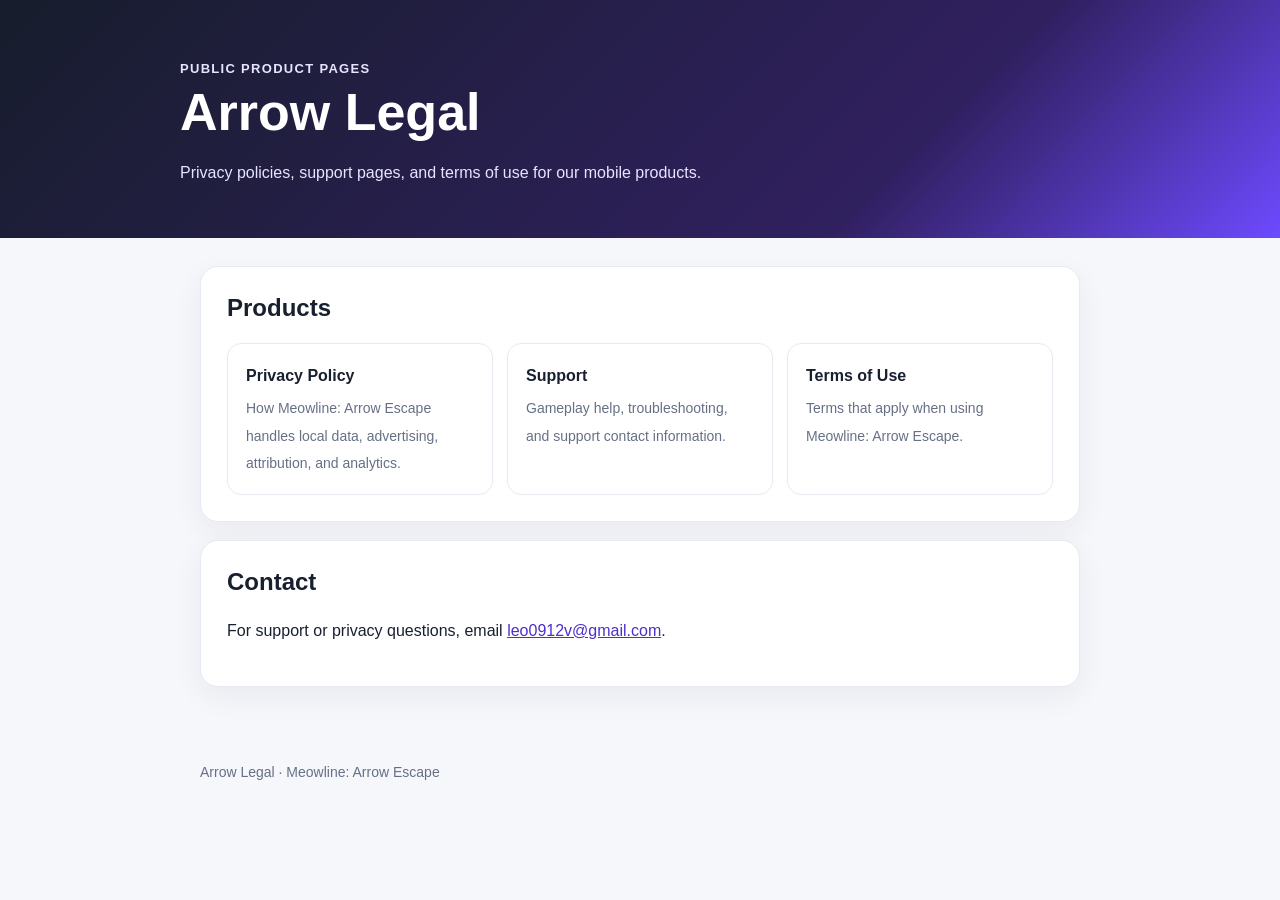
==== index.html @ 1085cde0 "Add multi-product legal pages" ====
<!doctype html>
<html lang="en">
<head>
  <meta charset="utf-8">
  <meta name="viewport" content="width=device-width, initial-scale=1">
  <meta name="description" content="Privacy, support, and terms pages for products published by Leo0912v.">
  <title>Arrow Legal</title>
  <link rel="stylesheet" href="styles.css">
</head>
<body>
  <header class="site-header"><div class="header-inner">
    <p class="eyebrow">Public product pages</p>
    <h1>Arrow Legal</h1>
    <p>Privacy policies, support pages, and terms of use for our mobile products.</p>
  </div></header>
  <main>
    <section class="card">
      <h2>Products</h2>
      <div class="card-grid">
        <a href="meowline-arrow-escape/privacy-policy.html"><strong>Privacy Policy</strong><span>How Meowline: Arrow Escape handles local data, advertising, attribution, and analytics.</span></a>
        <a href="meowline-arrow-escape/support.html"><strong>Support</strong><span>Gameplay help, troubleshooting, and support contact information.</span></a>
        <a href="meowline-arrow-escape/terms-of-use.html"><strong>Terms of Use</strong><span>Terms that apply when using Meowline: Arrow Escape.</span></a>
      </div>
    </section>
    <section class="card">
      <h2>Contact</h2>
      <p>For support or privacy questions, email <a href="mailto:leo0912v@gmail.com">leo0912v@gmail.com</a>.</p>
    </section>
  </main>
  <footer>Arrow Legal · Meowline: Arrow Escape</footer>
</body>
</html>
---- styles.css ----
:root {
  color-scheme: light;
  --ink: #18202f;
  --muted: #667085;
  --line: #e7eaf0;
  --paper: #ffffff;
  --wash: #f5f7fb;
  --accent: #6d4aff;
  --accent-dark: #4e2fca;
}
* { box-sizing: border-box; }
body {
  margin: 0;
  background: var(--wash);
  color: var(--ink);
  font: 16px/1.7 -apple-system, BlinkMacSystemFont, "Segoe UI", sans-serif;
}
a { color: var(--accent-dark); }
.site-header {
  background: linear-gradient(135deg, #171d2c, #30205f 70%, #6d4aff);
  color: white;
  padding: 44px 20px 52px;
}
.header-inner, main, footer { max-width: 920px; margin: 0 auto; }
.eyebrow { margin: 0 0 8px; color: #d9d0ff; font-size: 13px; font-weight: 700; letter-spacing: .1em; text-transform: uppercase; }
h1, h2, h3 { line-height: 1.25; }
.site-header h1 { margin: 0; font-size: clamp(30px, 6vw, 52px); }
.site-header p { max-width: 680px; margin: 14px 0 0; color: #e8e4ff; }
main { padding: 28px 20px 56px; }
.card, article {
  background: var(--paper);
  border: 1px solid var(--line);
  border-radius: 18px;
  box-shadow: 0 10px 30px rgba(31, 35, 51, .06);
}
.card { padding: 26px; margin-bottom: 18px; }
.card h2 { margin-top: 0; }
.card-grid { display: grid; grid-template-columns: repeat(auto-fit, minmax(220px, 1fr)); gap: 14px; }
.card-grid a { display: block; height: 100%; padding: 18px; border: 1px solid var(--line); border-radius: 14px; text-decoration: none; }
.card-grid a:hover { border-color: var(--accent); background: #faf9ff; }
.card-grid strong { display: block; margin-bottom: 5px; color: var(--ink); }
.card-grid span { color: var(--muted); font-size: 14px; }
article { padding: clamp(24px, 5vw, 52px); }
article h1 { margin-top: 0; font-size: clamp(28px, 5vw, 42px); }
article h2 { margin-top: 34px; padding-top: 12px; border-top: 1px solid var(--line); font-size: 24px; }
article h3 { margin-top: 26px; font-size: 19px; }
article li { margin: 6px 0; }
.meta { color: var(--muted); font-size: 14px; }
.notice { padding: 14px 16px; border-left: 4px solid var(--accent); background: #f3f0ff; color: #342c64; border-radius: 8px; }
.back { display: inline-block; margin: 0 0 18px; text-decoration: none; font-weight: 600; }
footer { padding: 0 20px 36px; color: var(--muted); font-size: 14px; }
@media (max-width: 560px) { .site-header { padding: 34px 18px 40px; } main { padding: 20px 14px 42px; } article { padding: 22px 18px; } }
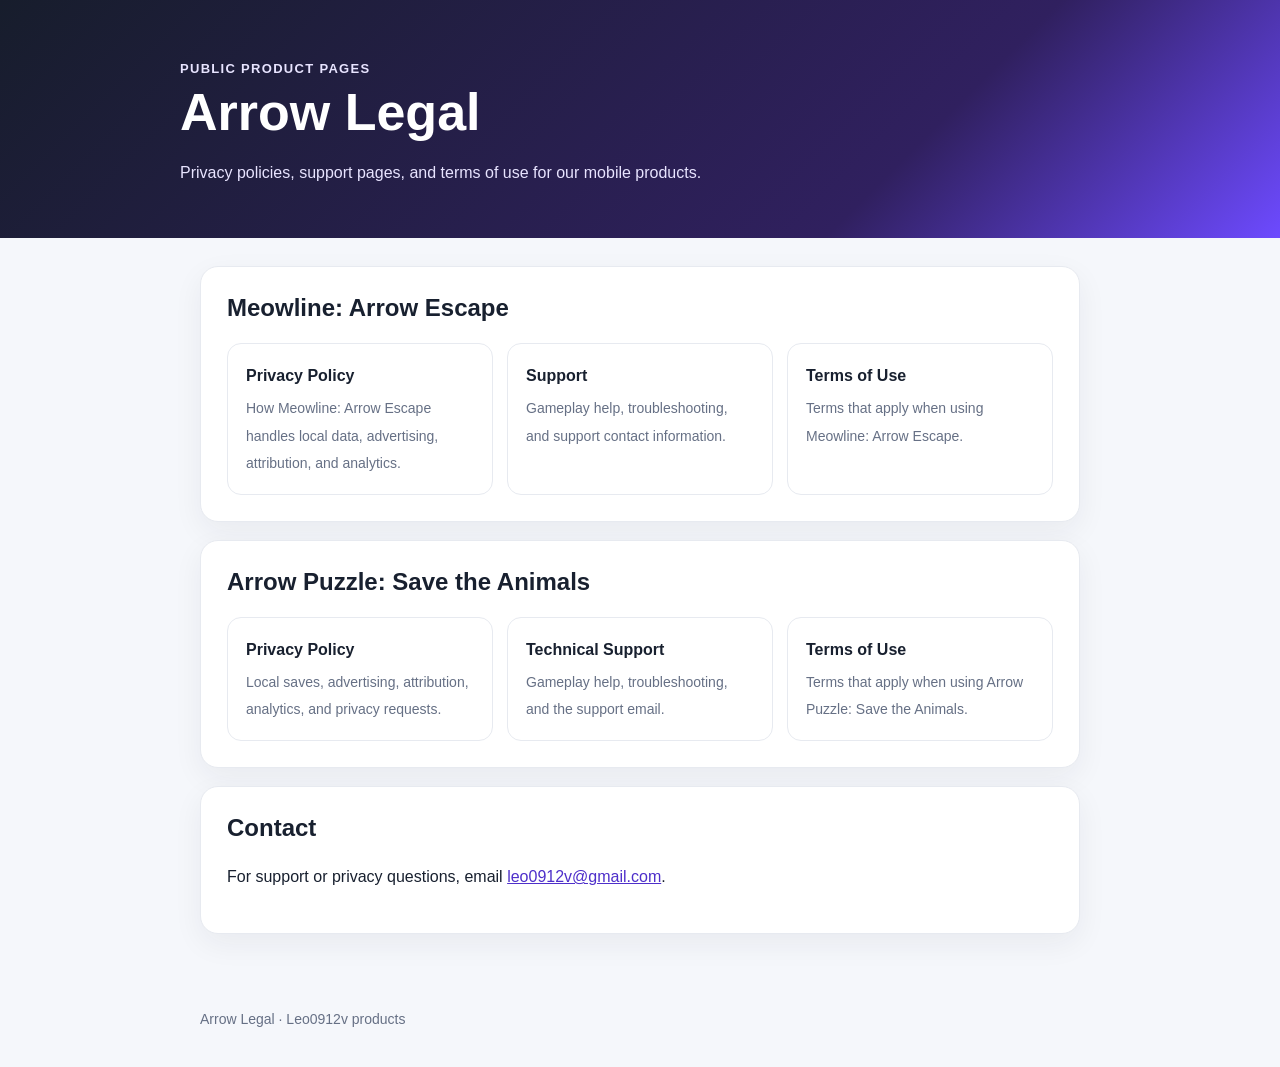
==== commit 840bbefd: "Add Arrow Puzzle: Save the Animals legal pages" ====
--- a/index.html
+++ b/index.html
@@ -15,7 +15,7 @@
   </div></header>
   <main>
     <section class="card">
-      <h2>Products</h2>
+      <h2>Meowline: Arrow Escape</h2>
       <div class="card-grid">
         <a href="meowline-arrow-escape/privacy-policy.html"><strong>Privacy Policy</strong><span>How Meowline: Arrow Escape handles local data, advertising, attribution, and analytics.</span></a>
         <a href="meowline-arrow-escape/support.html"><strong>Support</strong><span>Gameplay help, troubleshooting, and support contact information.</span></a>
@@ -23,10 +23,18 @@
       </div>
     </section>
     <section class="card">
+      <h2>Arrow Puzzle: Save the Animals</h2>
+      <div class="card-grid">
+        <a href="arrow-puzzle-save-the-animals/privacy-policy.html"><strong>Privacy Policy</strong><span>Local saves, advertising, attribution, analytics, and privacy requests.</span></a>
+        <a href="arrow-puzzle-save-the-animals/support.html"><strong>Technical Support</strong><span>Gameplay help, troubleshooting, and the support email.</span></a>
+        <a href="arrow-puzzle-save-the-animals/terms-of-use.html"><strong>Terms of Use</strong><span>Terms that apply when using Arrow Puzzle: Save the Animals.</span></a>
+      </div>
+    </section>
+    <section class="card">
       <h2>Contact</h2>
       <p>For support or privacy questions, email <a href="mailto:leo0912v@gmail.com">leo0912v@gmail.com</a>.</p>
     </section>
   </main>
-  <footer>Arrow Legal · Meowline: Arrow Escape</footer>
+  <footer>Arrow Legal · Leo0912v products</footer>
 </body>
 </html>
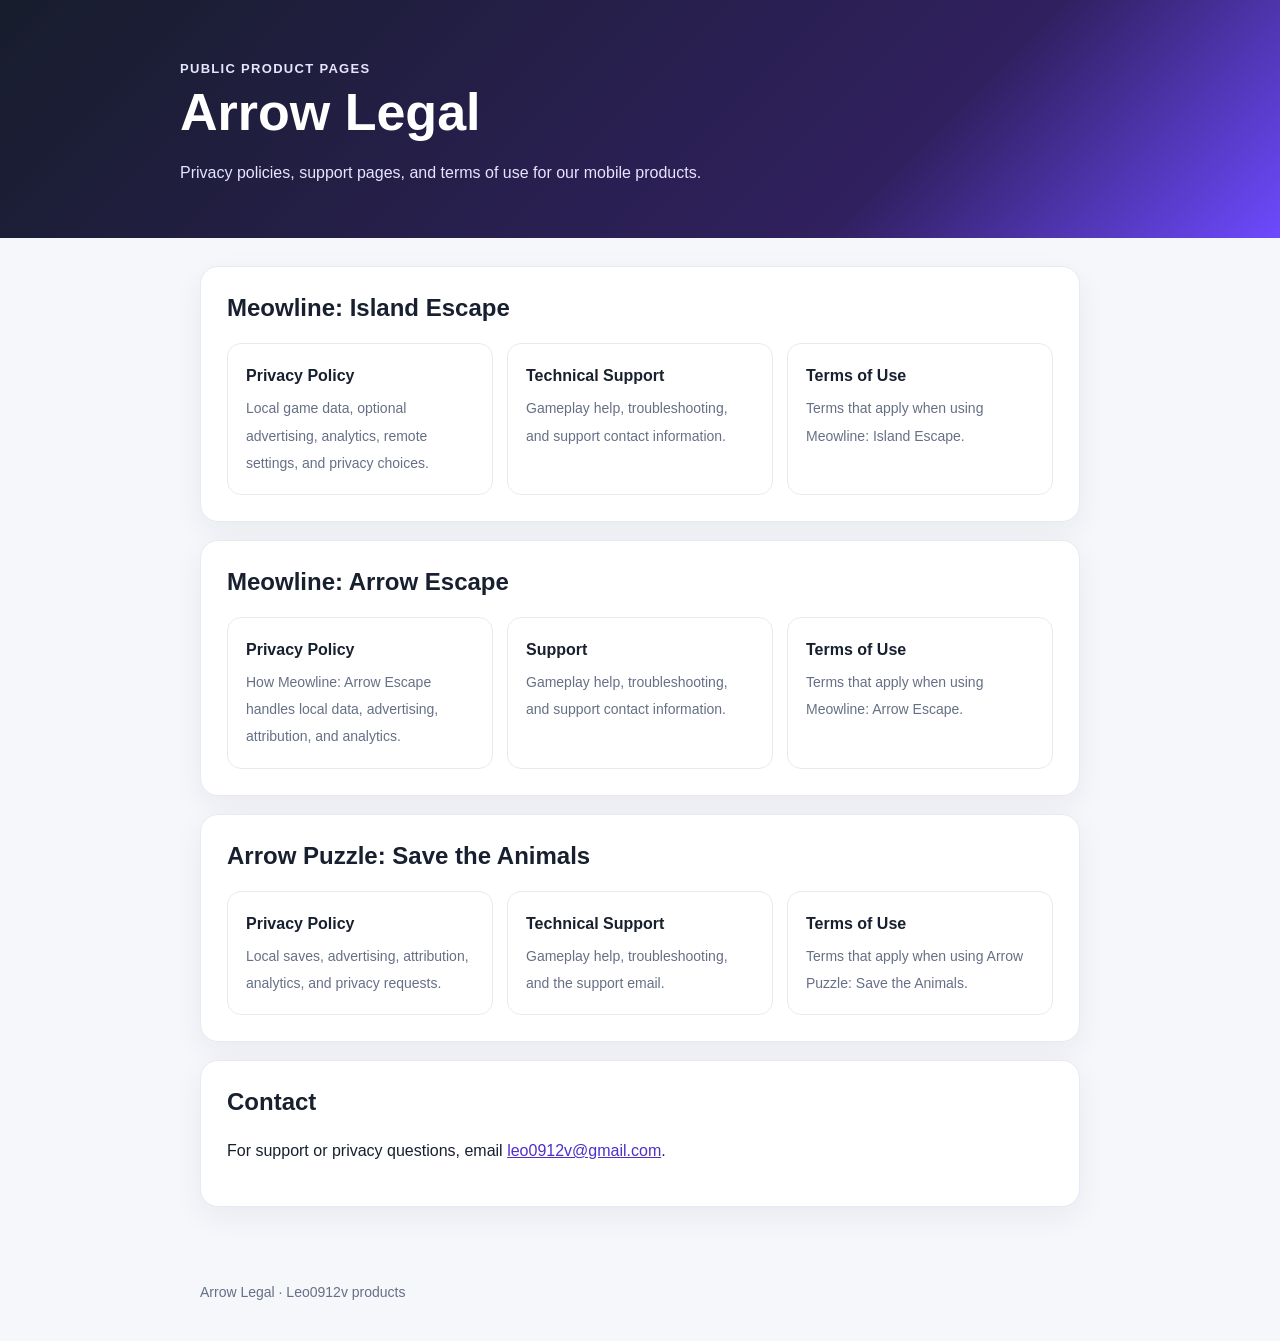
==== commit 7e10c323: "Add Meowline Island Escape legal pages" ====
--- a/index.html
+++ b/index.html
@@ -14,6 +14,14 @@
     <p>Privacy policies, support pages, and terms of use for our mobile products.</p>
   </div></header>
   <main>
+    <section class="card">
+      <h2>Meowline: Island Escape</h2>
+      <div class="card-grid">
+        <a href="meowline-island-escape/privacy-policy.html"><strong>Privacy Policy</strong><span>Local game data, optional advertising, analytics, remote settings, and privacy choices.</span></a>
+        <a href="meowline-island-escape/support.html"><strong>Technical Support</strong><span>Gameplay help, troubleshooting, and support contact information.</span></a>
+        <a href="meowline-island-escape/terms-of-use.html"><strong>Terms of Use</strong><span>Terms that apply when using Meowline: Island Escape.</span></a>
+      </div>
+    </section>
     <section class="card">
       <h2>Meowline: Arrow Escape</h2>
       <div class="card-grid">
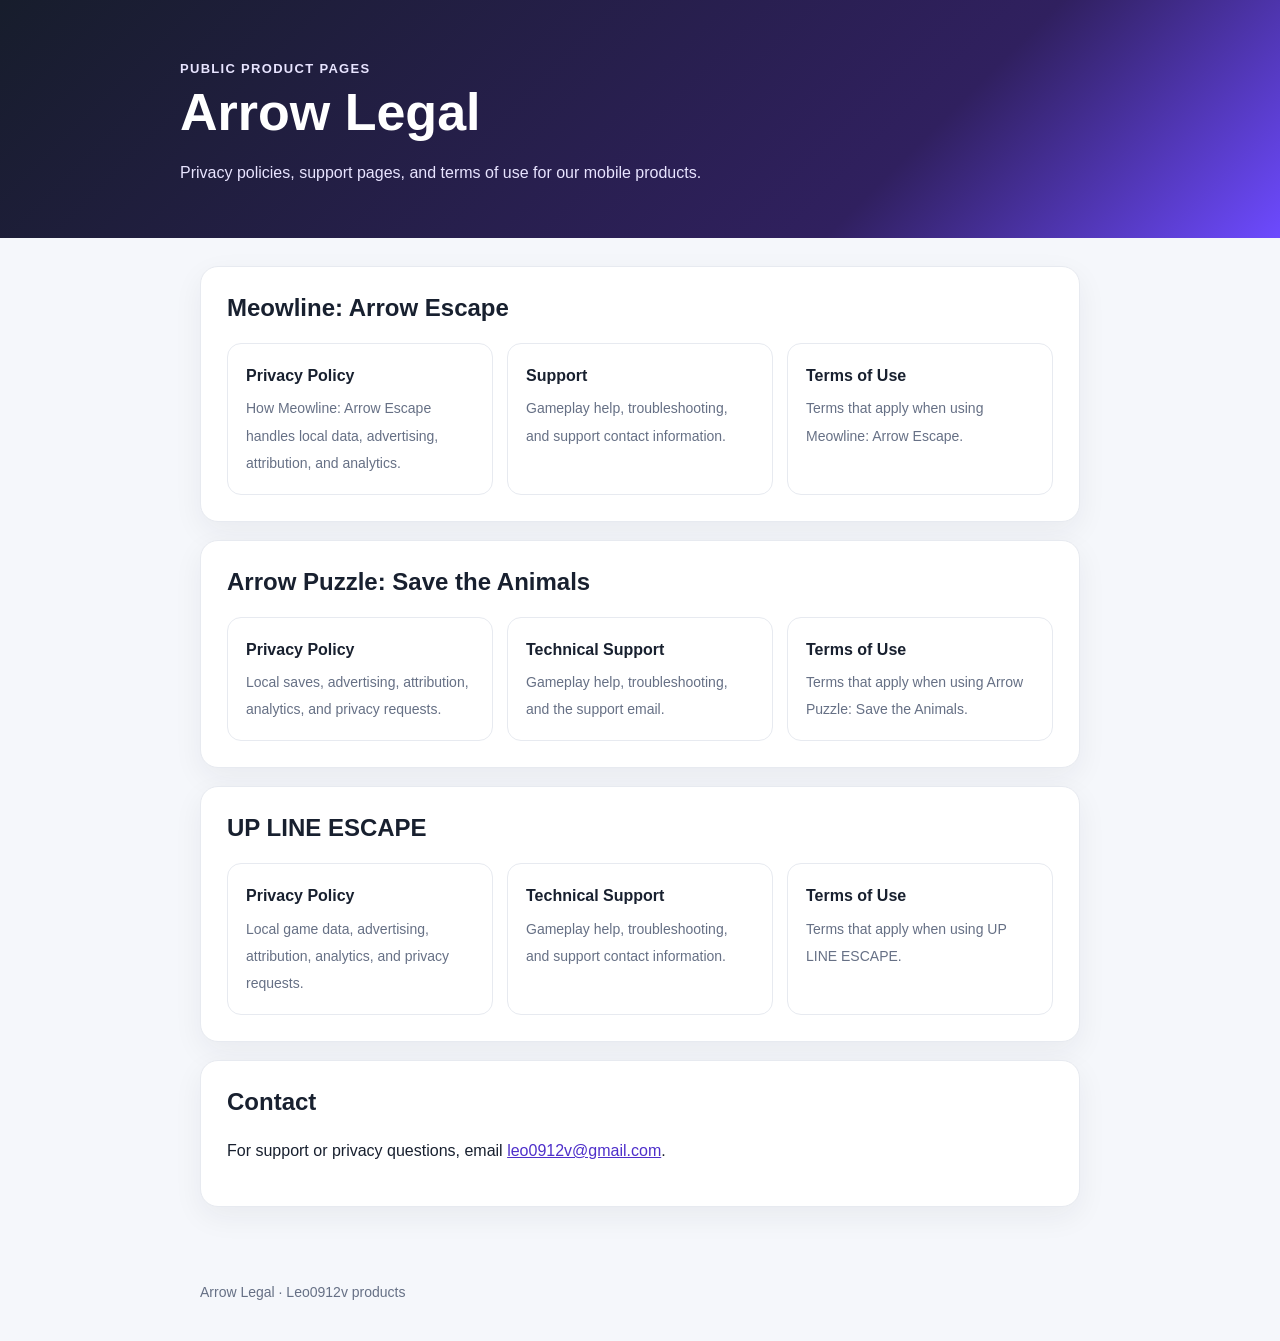
==== commit e769e845: "Add UP LINE ESCAPE legal pages" ====
--- a/index.html
+++ b/index.html
@@ -15,14 +15,6 @@
   </div></header>
   <main>
     <section class="card">
-      <h2>Meowline: Island Escape</h2>
-      <div class="card-grid">
-        <a href="meowline-island-escape/privacy-policy.html"><strong>Privacy Policy</strong><span>Local game data, optional advertising, analytics, remote settings, and privacy choices.</span></a>
-        <a href="meowline-island-escape/support.html"><strong>Technical Support</strong><span>Gameplay help, troubleshooting, and support contact information.</span></a>
-        <a href="meowline-island-escape/terms-of-use.html"><strong>Terms of Use</strong><span>Terms that apply when using Meowline: Island Escape.</span></a>
-      </div>
-    </section>
-    <section class="card">
       <h2>Meowline: Arrow Escape</h2>
       <div class="card-grid">
         <a href="meowline-arrow-escape/privacy-policy.html"><strong>Privacy Policy</strong><span>How Meowline: Arrow Escape handles local data, advertising, attribution, and analytics.</span></a>
@@ -39,6 +31,14 @@
       </div>
     </section>
     <section class="card">
+      <h2>UP LINE ESCAPE</h2>
+      <div class="card-grid">
+        <a href="up-line-escape/privacy-policy.html"><strong>Privacy Policy</strong><span>Local game data, advertising, attribution, analytics, and privacy requests.</span></a>
+        <a href="up-line-escape/support.html"><strong>Technical Support</strong><span>Gameplay help, troubleshooting, and support contact information.</span></a>
+        <a href="up-line-escape/terms-of-use.html"><strong>Terms of Use</strong><span>Terms that apply when using UP LINE ESCAPE.</span></a>
+      </div>
+    </section>
+    <section class="card">
       <h2>Contact</h2>
       <p>For support or privacy questions, email <a href="mailto:leo0912v@gmail.com">leo0912v@gmail.com</a>.</p>
     </section>
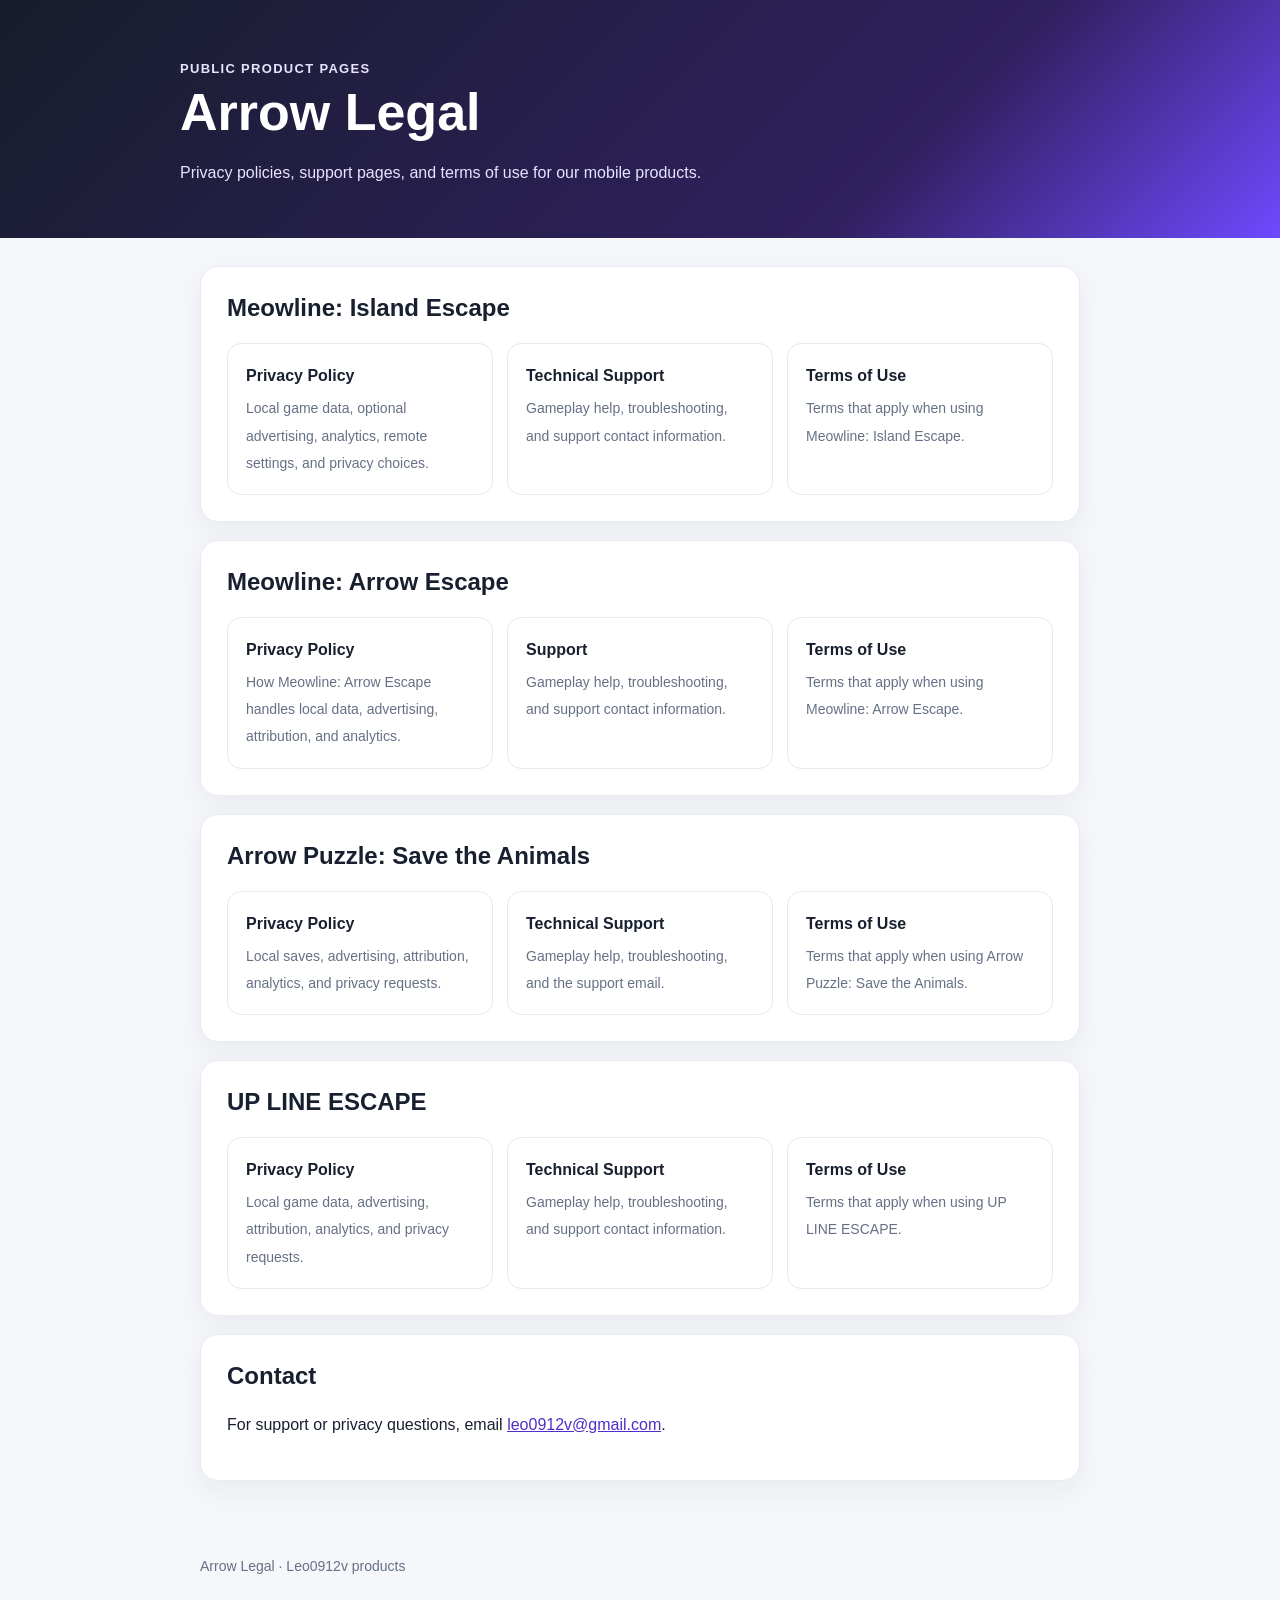
==== commit bf4a0bfb: "Merge remote legal pages with UP LINE ESCAPE" ====
--- a/index.html
+++ b/index.html
@@ -14,6 +14,14 @@
     <p>Privacy policies, support pages, and terms of use for our mobile products.</p>
   </div></header>
   <main>
+    <section class="card">
+      <h2>Meowline: Island Escape</h2>
+      <div class="card-grid">
+        <a href="meowline-island-escape/privacy-policy.html"><strong>Privacy Policy</strong><span>Local game data, optional advertising, analytics, remote settings, and privacy choices.</span></a>
+        <a href="meowline-island-escape/support.html"><strong>Technical Support</strong><span>Gameplay help, troubleshooting, and support contact information.</span></a>
+        <a href="meowline-island-escape/terms-of-use.html"><strong>Terms of Use</strong><span>Terms that apply when using Meowline: Island Escape.</span></a>
+      </div>
+    </section>
     <section class="card">
       <h2>Meowline: Arrow Escape</h2>
       <div class="card-grid">
